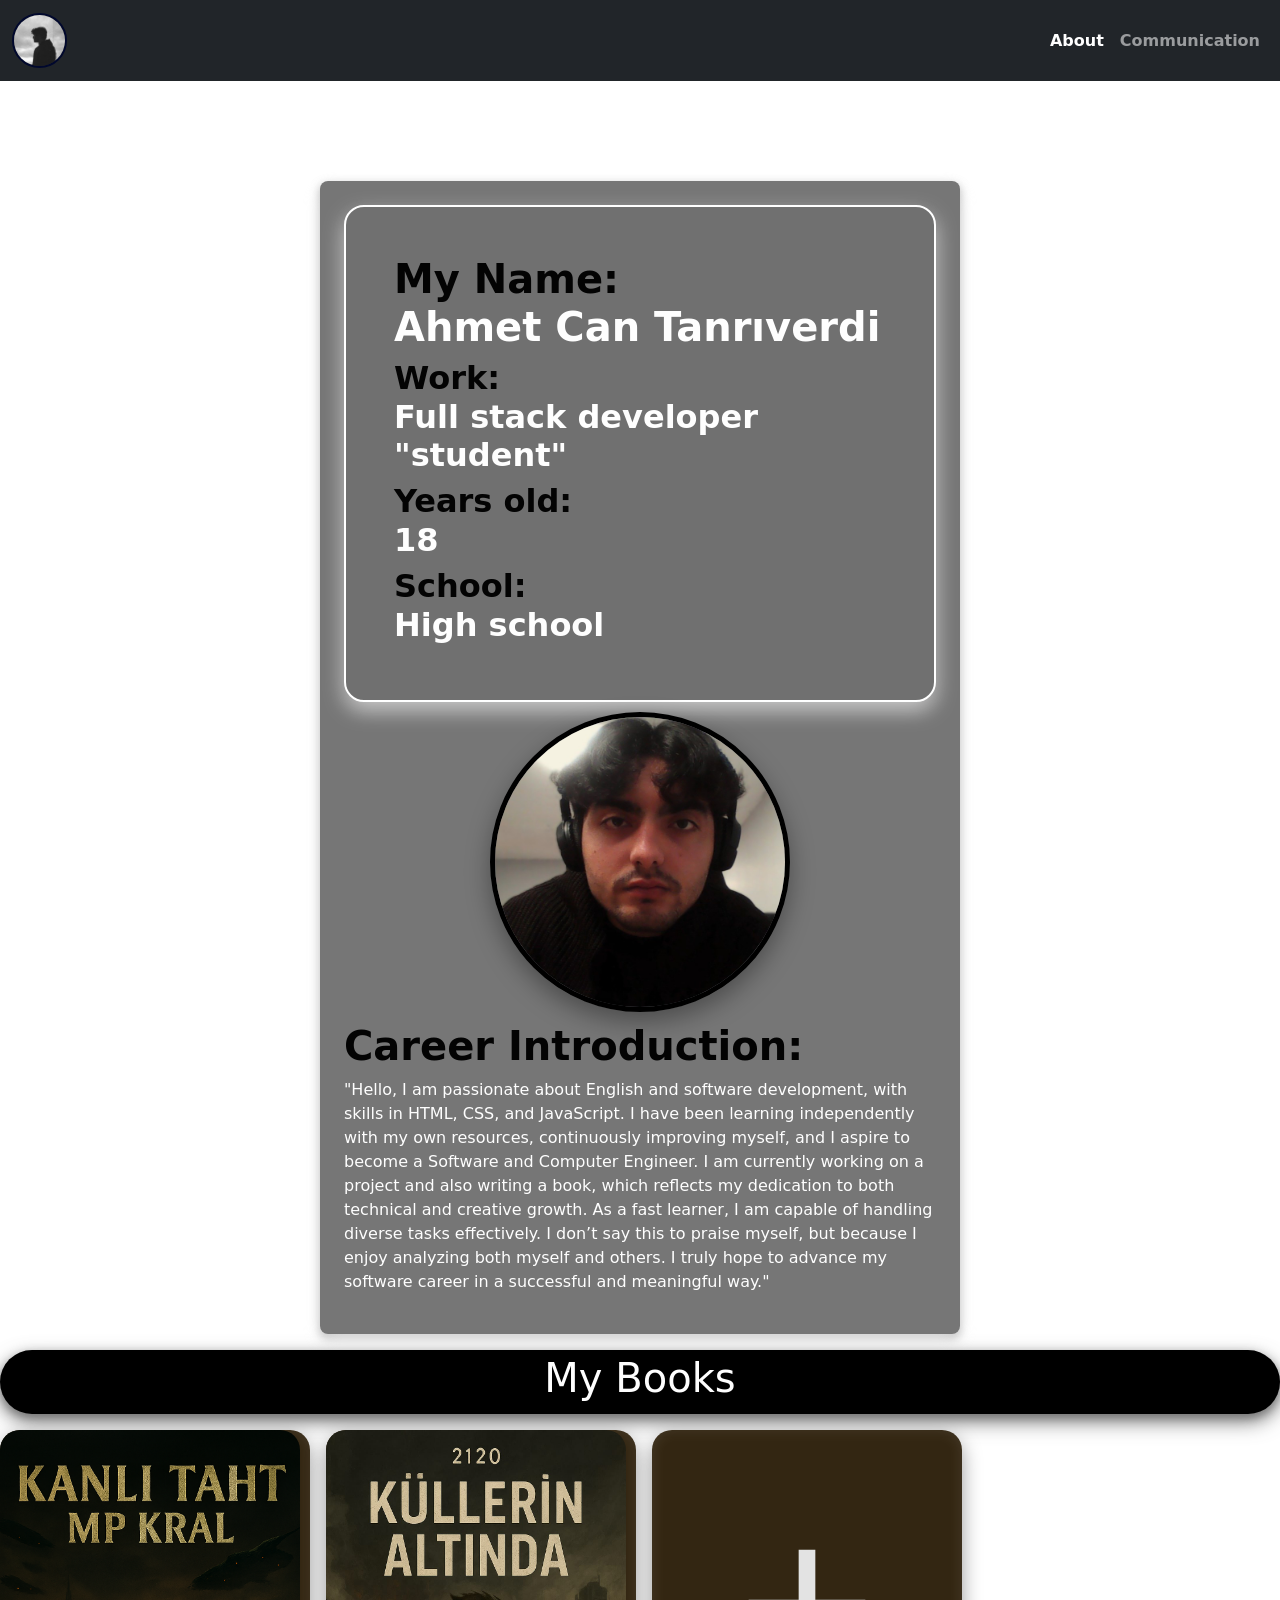
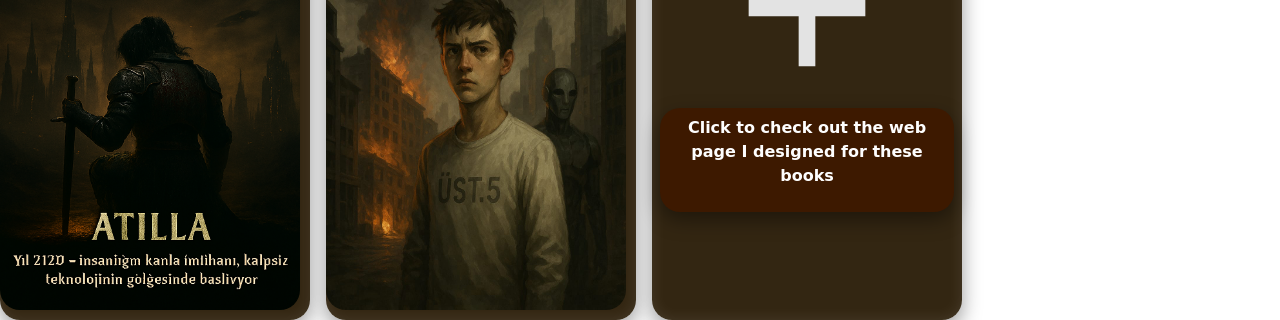
==== AhmetCan/index.html @ 95dd9863 "My Profile" ====
<!DOCTYPE html>
<html lang="en">
<head>
    <meta charset="UTF-8">
    <meta name="viewport" content="width=device-width, initial-scale=1.0">
        <link href="https://cdn.jsdelivr.net/npm/bootstrap@5.0.2/dist/css/bootstrap.min.css" rel="stylesheet" integrity="sha384-EVSTQN3/azprG1Anm3QDgpJLIm9Nao0Yz1ztcQTwFspd3yD65VohhpuuCOmLASjC" crossorigin="anonymous">
        <link rel="stylesheet" href="css/index.css">
        <title>AhmetCan|About</title>
</head>
<nav class="navbar navbar-expand-lg  navbar-dark bg-dark">
  <div class="container-fluid">
    <a class="navbar-brand fw-bold" href="#"><img src="img/profile.jpg" class="profile rounded-pill" alt="profile"></a>
    <button class="navbar-toggler" type="button" data-bs-toggle="collapse" 
            data-bs-target="#navbarNav" aria-controls="navbarNav" 
            aria-expanded="false" aria-label="Toggle navigation">
      <span class="navbar-toggler-icon"></span>
    </button>
    <div class="collapse navbar-collapse" id="navbarNav">
      <ul class="navbar-nav ms-auto">
        <li class="nav-item"><a class="nav-link fw-bold active" href="index.html">About</a></li>
        <li class="nav-item"><a class="nav-link fw-bold" href="Communication.html">Communication</a></li>
      </ul>
    </div>
  </div>
</nav>
                                                                

<div class="container p-4 rounded-3">
  <div class="box-1 p-5">
    <h1 class="fw-bold"><span class="name">My Name:</span><br>Ahmet Can Tanrıverdi</h1>
    <h2 class="fw-bold"><span class="name">Work:</span><br>Full stack developer "student"</h2>
    <h2 class="fw-bold"><span class="name">Years old:</span><br>18</h2>
    <h2 class="fw-bold"><span class="name">School:</span><br>High school</h2>
  </div>

  <img src="img/AhmetCanFoto.jpeg" class="AhmetFoto rounded-pill shadow" alt="AhmetCanFoto">
  <h1 class="name fw-bold">Career Introduction:</h1>
  <p>
   "Hello, I am passionate about English and software development, with skills in HTML, CSS, and JavaScript. I have been learning independently with my own resources, continuously improving myself, and I aspire to become a Software and Computer Engineer. I am currently working on a project and also writing a book, which reflects my dedication to both technical and creative growth. As a fast learner, I am capable of handling diverse tasks effectively. I don’t say this to praise myself, but because I enjoy analyzing both myself and others. I truly hope to advance my software career in a successful and meaningful way."
  </p>
</div>

<div class="title text-center rounded-pill mt-3 mb-3 p-1">
  <h1>My Books</h1>
</div>


<div class="box d-flex gap-3">
  <div class="book-1">
    <img src="img/KanliTaht.png" class="books-img" alt="KanliTahtBook">
  </div>
  <div class="book-2">
    <img src="img/kullerin_altinda_logo.jpg" class="books-img" alt="kullerin_altinda_book">
  </div>
  <a href="cancel.html" class="text-decoration-none text-reset">
    <div class="new-books p-2 text-center">
      <img src="img/add.svg" class="add" alt="add">
      <div class="visit p-2">
        <p class="fw-bold">Click to check out the web page I designed for these books</p>
      </div>
    </div>
  </a>
</div>



<script src="https://cdn.jsdelivr.net/npm/@popperjs/core@2.9.2/dist/umd/popper.min.js" integrity="sha384-IQsoLXl5PILFhosVNubq5LC7Qb9DXgDA9i+tQ8Zj3iwWAwPtgFTxbJ8NT4GN1R8p" crossorigin="anonymous"></script>
<script src="https://cdn.jsdelivr.net/npm/bootstrap@5.0.2/dist/js/bootstrap.min.js" integrity="sha384-cVKIPhGWiC2Al4u+LWgxfKTRIcfu0JTxR+EQDz/bgldoEyl4H0zUF0QKbrJ0EcQF" crossorigin="anonymous"></script>
<script>
  const box = document.querySelector('.box');
  let isDown = false;
  let startx;
  let scrollLeft;

  box.addEventListener('mousedown', (e) => {
    isDown = true;
    startx = e.pageX - box.offsetLeft;
    scrollLeft = box.scroll;
  });
  box.addEventListener('mouseleave', () => { isDown = false;});
  box.addEventListener('mouseup', () => { isDown = false;});
  box.addEventListener('mousemove', (e) => {
    if(!isDown) return;
    e.preventDefault();
    const X = e.pageX - box.offsetLeft;
    const walk = (X - startx) * 2;
    box.scrollLeft = scrollLeft - walk;
  });

  box.addEventListener('touchstart', (e) => {
    startx = e.touches[0].pageX;
    scrollLeft = box.scrollLeft;
  }, {passeve:true});
  box.addEventListener('touchmove', (e) => {
    const X = e.touches[0].pageX;
    const wlak = (X - startx) * 2;
    box.scrollLeft =scrollLeft - wlak;
  }, {passive:true})
</script>
</body>
</html>
---- AhmetCan/css/index.css ----
*{margin:0;padding:0;}
    body {
      background: url("/img/Background.jpg") no-repeat center center fixed;
      background-size: cover;
      color: #fefefe;
    }
    nav {
      background: #666769 !important;
      color: #01082d;
    }
    .profile {
      border: 2px solid #01082d;
      width: 55px;
    }
    .container {
      background: #494949bf !important;
      margin-top: 100px;
      width: 50%;
       box-shadow: 0 8px 20px rgba(247, 246, 246, 0.704),
            0 4px 10px rgba(82, 82, 82, 0.544);
      animation: shadowPulse 2s infinite alternate;
    }
    @keyframes shadowPulse {
      0% { box-shadow: 0 0 20px 10px #8b8b8be4 !important; }
      100% { box-shadow: 0 0 20px 10px #ffffff !important; }
    }
    .AhmetFoto {
      display: block;
      width: 300px;
      margin: 10px auto !important;
      border: 5px solid #000000;
      box-shadow: 0 10px 25px rgba(0,0,0,0.35),
                  inset 0 0 20px rgba(1,8,45,0.6) !important;
    }
    .name { color:#030303; }
    .books-img {
      width: 300px;
      height: 480px;
      border-radius: 20px;
    }
    .book-1, .book-2, .new-books {
      background: #251702ee;
      border-radius: 20px;
      width: 310px;
      height: 490px;
      box-shadow: 0 8px 20px rgba(0,0,0,0.4),
                  0 0 15px rgba(255,255,255,0.1) inset;
      transition: transform 0.3s ease, box-shadow 0.3s ease;
    }
    .book-1:hover, .book-2:hover, .new-books:hover {
      transform: translateY(-5px);
      box-shadow: 0 12px 25px rgba(0,0,0,0.5),
                  0 0 20px rgba(255,255,255,0.15) inset;
    }
    .add {
      margin-top: 70px;
      width: 200px;
    }
    .visit {
      background: #3d1900;
      border-radius: 20px;
      box-shadow: 0 8px 20px rgba(0,0,0,0.4);
    }
    .box-1{
    background: #707070;
    border-radius: 20px;
    border: 2px solid #ffffff;
     box-shadow: 0 8px 20px rgba(255, 255, 255, 0.704),
            0 4px 10px rgba(71, 70, 70, 0.544);
    }
    .title {
      background: #000;
     box-shadow: 0 8px 20px rgba(85, 85, 85, 0.704),
            0 4px 10px rgba(82, 82, 82, 0.544);
    }
    /* tabl */
    @media (max-width: 992px){
      .container{width:80%;}
      .AhmetFoto{width:250px;border:4px solid #000;}
      .box{flex-wrap:nowrap;overflow-x:auto;}
    }
    /* app */
    @media (max-width: 576px){
      .container{width:95%;margin-top:60px;}
      .AhmetFoto{width:180px;border:3px solid #000;}
      .box{flex-wrap:nowrap;overflow-x:auto;}
    }
    /* Scroll none */
    .box::-webkit-scrollbar {display:none;}
    .box { -ms-overflow-style:none; scrollbar-width:none; }
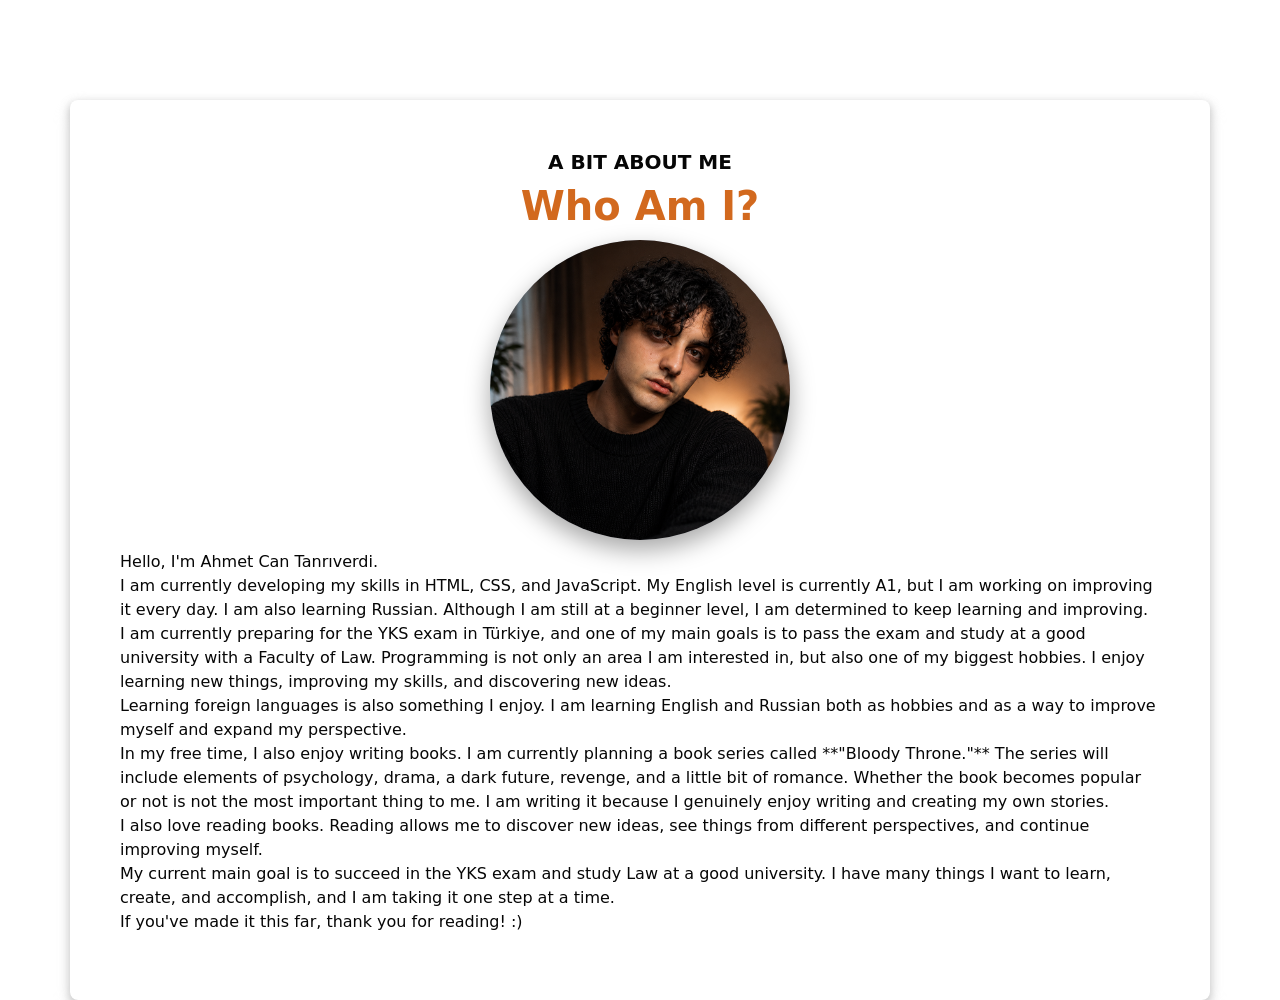
==== commit 030dd22a: "profile-rest" ====
--- a/AhmetCan/index.html
+++ b/AhmetCan/index.html
@@ -1,71 +1,58 @@
 <!DOCTYPE html>
 <html lang="en">
+
 <head>
-    <meta charset="UTF-8">
-    <meta name="viewport" content="width=device-width, initial-scale=1.0">
-        <link href="https://cdn.jsdelivr.net/npm/bootstrap@5.0.2/dist/css/bootstrap.min.css" rel="stylesheet" integrity="sha384-EVSTQN3/azprG1Anm3QDgpJLIm9Nao0Yz1ztcQTwFspd3yD65VohhpuuCOmLASjC" crossorigin="anonymous">
-        <link rel="stylesheet" href="css/index.css">
-        <title>AhmetCan|About</title>
+  <meta charset="UTF-8">
+  <meta name="viewport" content="width=device-width, initial-scale=1.0">
+  <link href="https://cdn.jsdelivr.net/npm/bootstrap@5.0.2/dist/css/bootstrap.min.css" rel="stylesheet"
+    integrity="sha384-EVSTQN3/azprG1Anm3QDgpJLIm9Nao0Yz1ztcQTwFspd3yD65VohhpuuCOmLASjC" crossorigin="anonymous">
+  <link rel="stylesheet" href="css/index.css">
+  <title>AhmetCan|About</title>
 </head>
-<nav class="navbar navbar-expand-lg  navbar-dark bg-dark">
-  <div class="container-fluid">
-    <a class="navbar-brand fw-bold" href="#"><img src="img/profile.jpg" class="profile rounded-pill" alt="profile"></a>
-    <button class="navbar-toggler" type="button" data-bs-toggle="collapse" 
-            data-bs-target="#navbarNav" aria-controls="navbarNav" 
-            aria-expanded="false" aria-label="Toggle navigation">
-      <span class="navbar-toggler-icon"></span>
-    </button>
-    <div class="collapse navbar-collapse" id="navbarNav">
-      <ul class="navbar-nav ms-auto">
-        <li class="nav-item"><a class="nav-link fw-bold active" href="index.html">About</a></li>
-        <li class="nav-item"><a class="nav-link fw-bold" href="Communication.html">Communication</a></li>
-      </ul>
-    </div>
-  </div>
-</nav>
-                                                                
 
-<div class="container p-4 rounded-3">
-  <div class="box-1 p-5">
-    <h1 class="fw-bold"><span class="name">My Name:</span><br>Ahmet Can Tanrıverdi</h1>
-    <h2 class="fw-bold"><span class="name">Work:</span><br>Full stack developer "student"</h2>
-    <h2 class="fw-bold"><span class="name">Years old:</span><br>18</h2>
-    <h2 class="fw-bold"><span class="name">School:</span><br>High school</h2>
+<div class="container rounded-3">
+  <h5 class="fw-bold text-center">A BIT ABOUT ME</h5>
+  <div>
+    <h1 class="title-1 text-center fw-bold">
+      Who Am I?
+    </h1>
   </div>
 
-  <img src="img/AhmetCanFoto.jpeg" class="AhmetFoto rounded-pill shadow" alt="AhmetCanFoto">
-  <h1 class="name fw-bold">Career Introduction:</h1>
+  <div class="AhmetCanFoto-box">
+    <img src="img/AhmetFoto.png" class="AhmetFoto rounded-pill shadow" alt="AhmetCanFoto">
+  </div>
+
   <p>
-   "Hello, I am passionate about English and software development, with skills in HTML, CSS, and JavaScript. I have been learning independently with my own resources, continuously improving myself, and I aspire to become a Software and Computer Engineer. I am currently working on a project and also writing a book, which reflects my dedication to both technical and creative growth. As a fast learner, I am capable of handling diverse tasks effectively. I don’t say this to praise myself, but because I enjoy analyzing both myself and others. I truly hope to advance my software career in a successful and meaningful way."
+Hello, I'm Ahmet Can Tanrıverdi.
+<br>
+I am currently developing my skills in HTML, CSS, and JavaScript. My English level is currently A1, but I am working on improving it every day. I am also learning Russian. Although I am still at a beginner level, I am determined to keep learning and improving.
+<br>
+I am currently preparing for the YKS exam in Türkiye, and one of my main goals is to pass the exam and study at a good university with a Faculty of Law. Programming is not only an area I am interested in, but also one of my biggest hobbies. I enjoy learning new things, improving my skills, and discovering new ideas.
+<br>
+Learning foreign languages is also something I enjoy. I am learning English and Russian both as hobbies and as a way to improve myself and expand my perspective.
+<br>
+In my free time, I also enjoy writing books. I am currently planning a book series called **"Bloody Throne."** The series will include elements of psychology, drama, a dark future, revenge, and a little bit of romance. Whether the book becomes popular or not is not the most important thing to me. I am writing it because I genuinely enjoy writing and creating my own stories.
+<br>
+I also love reading books. Reading allows me to discover new ideas, see things from different perspectives, and continue improving myself.
+<br>
+My current main goal is to succeed in the YKS exam and study Law at a good university. I have many things I want to learn, create, and accomplish, and I am taking it one step at a time.
+<br>
+If you've made it this far, thank you for reading! :)
+
   </p>
-</div>
 
-<div class="title text-center rounded-pill mt-3 mb-3 p-1">
-  <h1>My Books</h1>
-</div>
+  <div class="">
 
-
-<div class="box d-flex gap-3">
-  <div class="book-1">
-    <img src="img/KanliTaht.png" class="books-img" alt="KanliTahtBook">
   </div>
-  <div class="book-2">
-    <img src="img/kullerin_altinda_logo.jpg" class="books-img" alt="kullerin_altinda_book">
-  </div>
-  <a href="cancel.html" class="text-decoration-none text-reset">
-    <div class="new-books p-2 text-center">
-      <img src="img/add.svg" class="add" alt="add">
-      <div class="visit p-2">
-        <p class="fw-bold">Click to check out the web page I designed for these books</p>
-      </div>
-    </div>
-  </a>
 </div>
 
 
 
-<script src="https://cdn.jsdelivr.net/npm/@popperjs/core@2.9.2/dist/umd/popper.min.js" integrity="sha384-IQsoLXl5PILFhosVNubq5LC7Qb9DXgDA9i+tQ8Zj3iwWAwPtgFTxbJ8NT4GN1R8p" crossorigin="anonymous"></script>
-<script src="https://cdn.jsdelivr.net/npm/bootstrap@5.0.2/dist/js/bootstrap.min.js" integrity="sha384-cVKIPhGWiC2Al4u+LWgxfKTRIcfu0JTxR+EQDz/bgldoEyl4H0zUF0QKbrJ0EcQF" crossorigin="anonymous"></script>
+
+<script src="https://cdn.jsdelivr.net/npm/@popperjs/core@2.9.2/dist/umd/popper.min.js"
+  integrity="sha384-IQsoLXl5PILFhosVNubq5LC7Qb9DXgDA9i+tQ8Zj3iwWAwPtgFTxbJ8NT4GN1R8p" crossorigin="anonymous"></script>
+<script src="https://cdn.jsdelivr.net/npm/bootstrap@5.0.2/dist/js/bootstrap.min.js"
+  integrity="sha384-cVKIPhGWiC2Al4u+LWgxfKTRIcfu0JTxR+EQDz/bgldoEyl4H0zUF0QKbrJ0EcQF" crossorigin="anonymous"></script>
 <script>
   const box = document.querySelector('.box');
   let isDown = false;
@@ -77,10 +64,10 @@
     startx = e.pageX - box.offsetLeft;
     scrollLeft = box.scroll;
   });
-  box.addEventListener('mouseleave', () => { isDown = false;});
-  box.addEventListener('mouseup', () => { isDown = false;});
+  box.addEventListener('mouseleave', () => { isDown = false; });
+  box.addEventListener('mouseup', () => { isDown = false; });
   box.addEventListener('mousemove', (e) => {
-    if(!isDown) return;
+    if (!isDown) return;
     e.preventDefault();
     const X = e.pageX - box.offsetLeft;
     const walk = (X - startx) * 2;
@@ -90,12 +77,13 @@
   box.addEventListener('touchstart', (e) => {
     startx = e.touches[0].pageX;
     scrollLeft = box.scrollLeft;
-  }, {passeve:true});
+  }, { passeve: true });
   box.addEventListener('touchmove', (e) => {
     const X = e.touches[0].pageX;
     const wlak = (X - startx) * 2;
-    box.scrollLeft =scrollLeft - wlak;
-  }, {passive:true})
+    box.scrollLeft = scrollLeft - wlak;
+  }, { passive: true })
 </script>
 </body>
+
 </html>
--- a/AhmetCan/css/index.css
+++ b/AhmetCan/css/index.css
@@ -1,90 +1,169 @@
-*{margin:0;padding:0;}
-    body {
-      background: url("/img/Background.jpg") no-repeat center center fixed;
-      background-size: cover;
-      color: #fefefe;
-    }
-    nav {
-      background: #666769 !important;
-      color: #01082d;
-    }
-    .profile {
-      border: 2px solid #01082d;
-      width: 55px;
-    }
-    .container {
-      background: #494949bf !important;
-      margin-top: 100px;
-      width: 50%;
-       box-shadow: 0 8px 20px rgba(247, 246, 246, 0.704),
-            0 4px 10px rgba(82, 82, 82, 0.544);
-      animation: shadowPulse 2s infinite alternate;
-    }
-    @keyframes shadowPulse {
-      0% { box-shadow: 0 0 20px 10px #8b8b8be4 !important; }
-      100% { box-shadow: 0 0 20px 10px #ffffff !important; }
-    }
-    .AhmetFoto {
-      display: block;
-      width: 300px;
-      margin: 10px auto !important;
-      border: 5px solid #000000;
-      box-shadow: 0 10px 25px rgba(0,0,0,0.35),
-                  inset 0 0 20px rgba(1,8,45,0.6) !important;
-    }
-    .name { color:#030303; }
-    .books-img {
-      width: 300px;
-      height: 480px;
-      border-radius: 20px;
-    }
-    .book-1, .book-2, .new-books {
-      background: #251702ee;
-      border-radius: 20px;
-      width: 310px;
-      height: 490px;
-      box-shadow: 0 8px 20px rgba(0,0,0,0.4),
-                  0 0 15px rgba(255,255,255,0.1) inset;
-      transition: transform 0.3s ease, box-shadow 0.3s ease;
-    }
-    .book-1:hover, .book-2:hover, .new-books:hover {
-      transform: translateY(-5px);
-      box-shadow: 0 12px 25px rgba(0,0,0,0.5),
-                  0 0 20px rgba(255,255,255,0.15) inset;
-    }
-    .add {
-      margin-top: 70px;
-      width: 200px;
-    }
-    .visit {
-      background: #3d1900;
-      border-radius: 20px;
-      box-shadow: 0 8px 20px rgba(0,0,0,0.4);
-    }
-    .box-1{
-    background: #707070;
-    border-radius: 20px;
-    border: 2px solid #ffffff;
-     box-shadow: 0 8px 20px rgba(255, 255, 255, 0.704),
-            0 4px 10px rgba(71, 70, 70, 0.544);
-    }
-    .title {
-      background: #000;
-     box-shadow: 0 8px 20px rgba(85, 85, 85, 0.704),
-            0 4px 10px rgba(82, 82, 82, 0.544);
-    }
-    /* tabl */
-    @media (max-width: 992px){
-      .container{width:80%;}
-      .AhmetFoto{width:250px;border:4px solid #000;}
-      .box{flex-wrap:nowrap;overflow-x:auto;}
-    }
-    /* app */
-    @media (max-width: 576px){
-      .container{width:95%;margin-top:60px;}
-      .AhmetFoto{width:180px;border:3px solid #000;}
-      .box{flex-wrap:nowrap;overflow-x:auto;}
-    }
-    /* Scroll none */
-    .box::-webkit-scrollbar {display:none;}
-    .box { -ms-overflow-style:none; scrollbar-width:none; }+* {
+  margin: 0;
+  padding: 0;
+}
+
+body {
+  background: url("/img/Background.jpg") no-repeat center center fixed;
+  background-size: cover;
+  color: #060606;
+}
+
+.container {
+  background: #ffffff47 !important;
+  padding: 50px;
+  margin-top: 100px;
+  width: 100%;
+  box-shadow: 0 8px 20px rgba(247, 246, 246, 0.704),
+    0 4px 10px rgba(82, 82, 82, 0.544);
+  animation: shadowPulse 2s infinite alternate;
+}
+
+@keyframes shadowPulse {
+  0% {
+    box-shadow: 0 0 20px 10px #8b8b8bc7 !important;
+  }
+
+  100% {
+    box-shadow: 0 0 20px 10px #ffffff !important;
+  }
+}
+
+.AhmetFoto {
+  display: block;
+  width: 300px;
+  margin: 10px auto !important;
+  box-shadow: 0 10px 25px rgba(0, 0, 0, 0.35),
+    inset 0 0 20px rgba(1, 8, 45, 0.6) !important;
+}
+.title-1{
+  color: chocolate;
+}
+.name {
+  color: #030303;
+}
+
+.books-img {
+  width: 300px;
+  height: 480px;
+  border-radius: 20px;
+}
+
+.book-1,
+.book-2 {
+  background: #251702;
+  border-radius: 20px;
+  width: 300px;
+  height: 480px;
+  box-shadow: 0 8px 20px rgba(0, 0, 0, 0.4),
+    0 0 15px rgba(255, 255, 255, 0.616) inset;
+  transition: transform 0.3s ease, box-shadow 0.3s ease;
+}
+
+.new-books {
+  background: #251702;
+  border-radius: 20px;
+  height: 100%;
+  width: 100%;
+}
+
+.book-1:hover,
+.book-2:hover,
+.new-books:hover {
+  transform: translateY(-5px);
+  box-shadow: 0 12px 25px rgba(0, 0, 0, 0.5),
+    0 0 20px rgba(255, 255, 255, 0.15) inset;
+}
+
+.add {
+  margin-top: 70px;
+  width: 200px;
+}
+
+.visit {
+  background: #3d1900;
+  box-shadow: 0 8px 20px rgba(0, 0, 0, 0.4);
+}
+
+.box-1 {
+  background: #7070703e;
+  border-radius: 20px;
+  box-shadow: 0 8px 20px rgba(255, 255, 255, 0.704),
+    0 4px 10px rgba(71, 70, 70, 0.544);
+}
+
+.title {
+  background: #0000005b;
+  box-shadow: 0 8px 20px rgba(85, 85, 85, 0.704),
+    0 4px 10px rgba(82, 82, 82, 0.544);
+}
+
+/* tabl */
+@media (max-width: 992px) {
+
+  .container {
+    background: #ffffff47 !important;
+    margin-top: 100px;
+    width: 80%;
+    box-shadow: 0 8px 20px rgba(247, 246, 246, 0.704),
+      0 4px 10px rgba(82, 82, 82, 0.544);
+    animation: shadowPulse 2s infinite alternate;
+  }
+
+  .AhmetFoto {
+    width: 250px;
+  }
+
+  .box {
+    flex-wrap: nowrap;
+    overflow-x: auto;
+  }
+}
+
+/* app */
+@media (max-width: 576px) {
+  .container {
+    width: 95%;
+    margin-top: 60px;
+  }
+
+  .AhmetFoto {
+    width: 180px;
+    border: 3px solid #000;
+  }
+
+  .box {
+    flex-wrap: nowrap;
+    overflow-x: auto;
+  }
+
+  .book-1,
+  .book-2,
+  .new-books {
+    width: 100%;
+    height: 50%;
+  }
+
+  .books-img {
+    width: 100%;
+    height: 40%;
+  }
+
+  .add {
+
+    margin-top: -100px;
+    width: 100%;
+    height: 500px;
+  }
+
+}
+
+/* Scroll none */
+.box::-webkit-scrollbar {
+  display: none;
+}
+
+.box {
+  -ms-overflow-style: none;
+  scrollbar-width: none;
+}
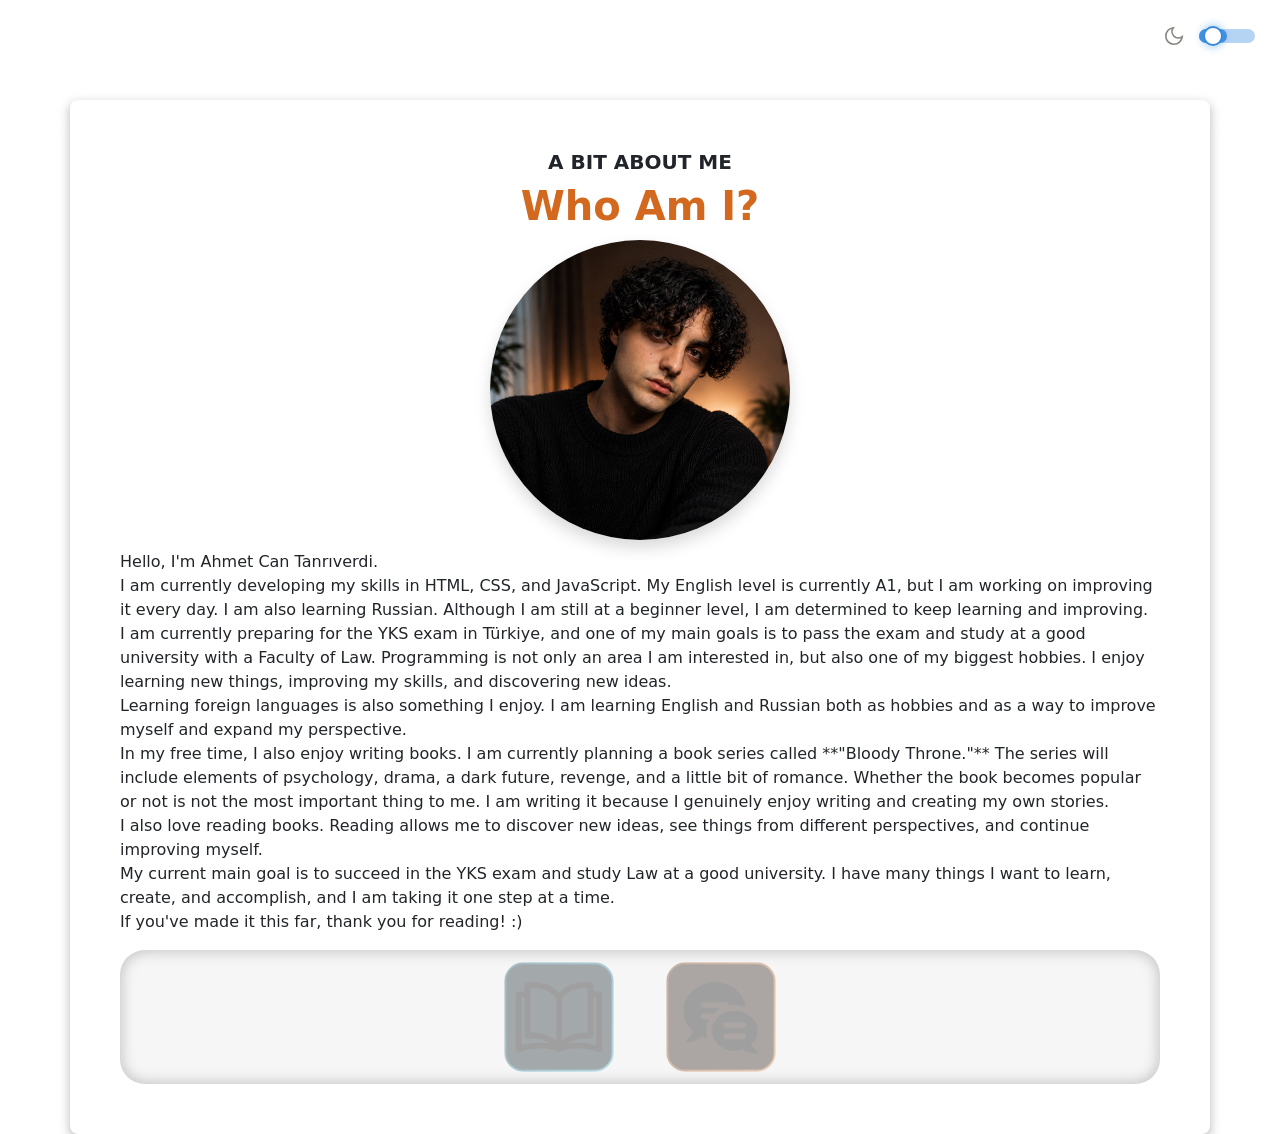
==== commit 09a13f61: "my profile night mode fnish" ====
--- a/AhmetCan/index.html
+++ b/AhmetCan/index.html
@@ -9,6 +9,21 @@
   <link rel="stylesheet" href="css/index.css">
   <title>AhmetCan|About</title>
 </head>
+<body class="night-mode">
+
+<div class="wrap-box">
+  <div class="toggle-wrap" id="wrap">
+    <svg class="moon-icon " viewBox="0 0 24 24">
+      <path id="moonPath" d="M21 12.79A9 9 0 1 1 11.21 3 7 7 0 0 0 21 12.79z" stroke="#888780" stroke-width="1.8"
+        fill="none" />
+    </svg>
+    <button class="pill-track day" id="pill">
+      <div class="pill-fill"></div>
+      <div class="pill-thumb"></div>
+    </button>
+  </div>
+</div>
+
 
 <div class="container rounded-3">
   <h5 class="fw-bold text-center">A BIT ABOUT ME</h5>
@@ -23,67 +38,79 @@
   </div>
 
   <p>
-Hello, I'm Ahmet Can Tanrıverdi.
-<br>
-I am currently developing my skills in HTML, CSS, and JavaScript. My English level is currently A1, but I am working on improving it every day. I am also learning Russian. Although I am still at a beginner level, I am determined to keep learning and improving.
-<br>
-I am currently preparing for the YKS exam in Türkiye, and one of my main goals is to pass the exam and study at a good university with a Faculty of Law. Programming is not only an area I am interested in, but also one of my biggest hobbies. I enjoy learning new things, improving my skills, and discovering new ideas.
-<br>
-Learning foreign languages is also something I enjoy. I am learning English and Russian both as hobbies and as a way to improve myself and expand my perspective.
-<br>
-In my free time, I also enjoy writing books. I am currently planning a book series called **"Bloody Throne."** The series will include elements of psychology, drama, a dark future, revenge, and a little bit of romance. Whether the book becomes popular or not is not the most important thing to me. I am writing it because I genuinely enjoy writing and creating my own stories.
-<br>
-I also love reading books. Reading allows me to discover new ideas, see things from different perspectives, and continue improving myself.
-<br>
-My current main goal is to succeed in the YKS exam and study Law at a good university. I have many things I want to learn, create, and accomplish, and I am taking it one step at a time.
-<br>
-If you've made it this far, thank you for reading! :)
+    Hello, I'm Ahmet Can Tanrıverdi.
+    <br>
+    I am currently developing my skills in HTML, CSS, and JavaScript. My English level is currently A1, but I am working
+    on improving it every day. I am also learning Russian. Although I am still at a beginner level, I am determined to
+    keep learning and improving.
+    <br>
+    I am currently preparing for the YKS exam in Türkiye, and one of my main goals is to pass the exam and study at a
+    good university with a Faculty of Law. Programming is not only an area I am interested in, but also one of my
+    biggest hobbies. I enjoy learning new things, improving my skills, and discovering new ideas.
+    <br>
+    Learning foreign languages is also something I enjoy. I am learning English and Russian both as hobbies and as a way
+    to improve myself and expand my perspective.
+    <br>
+    In my free time, I also enjoy writing books. I am currently planning a book series called **"Bloody Throne."** The
+    series will include elements of psychology, drama, a dark future, revenge, and a little bit of romance. Whether the
+    book becomes popular or not is not the most important thing to me. I am writing it because I genuinely enjoy writing
+    and creating my own stories.
+    <br>
+    I also love reading books. Reading allows me to discover new ideas, see things from different perspectives, and
+    continue improving myself.
+    <br>
+    My current main goal is to succeed in the YKS exam and study Law at a good university. I have many things I want to
+    learn, create, and accomplish, and I am taking it one step at a time.
+    <br>
+    If you've made it this far, thank you for reading! :)
+  </p>
+  <div class="box-nav d-flex justify-content-center align-items-center gap-5">
 
-  </p>
+    <div class="box-com">
+    <img src="icons/books-icone.png" alt="" class="icons">
+    </div>
 
-  <div class="">
+    <div class="box-book">
+    <img src="icons/communication.png" alt="" class="icons ">
+    </div>
 
   </div>
 </div>
 
+<!--! massage -->
+<!--* <div class="toast-container">
+  <div class="toast" id="toast1">
+    <div class="toast-header">
+      <strong class="me-auto">Duyuru</strong>
+      <small class="time"></small>
+      <button type="button" class="btn-close" data-bs-dismiss="toast"></button>
+    </div>
+    <div class="toast-body">
+      massage
+      <img src="icons/firework (1).png" class="icons">
+    </div>
+  </div>
 
+  <div class="toast" id="toast2">
+    <div class="toast-header">
+      <strong class="me-auto">Bilgi</strong>
+      <small class="time"></small>
+      <button type="button" class="btn-close" data-bs-dismiss="toast"></button>
+    </div>
+    <div class="toast-body">
+    massage
+      <img src="icons/firework (1).png" class="icons">
+    </div>
+  </div>
+</div>
+-->
 
 
 <script src="https://cdn.jsdelivr.net/npm/@popperjs/core@2.9.2/dist/umd/popper.min.js"
   integrity="sha384-IQsoLXl5PILFhosVNubq5LC7Qb9DXgDA9i+tQ8Zj3iwWAwPtgFTxbJ8NT4GN1R8p" crossorigin="anonymous"></script>
 <script src="https://cdn.jsdelivr.net/npm/bootstrap@5.0.2/dist/js/bootstrap.min.js"
   integrity="sha384-cVKIPhGWiC2Al4u+LWgxfKTRIcfu0JTxR+EQDz/bgldoEyl4H0zUF0QKbrJ0EcQF" crossorigin="anonymous"></script>
-<script>
-  const box = document.querySelector('.box');
-  let isDown = false;
-  let startx;
-  let scrollLeft;
-
-  box.addEventListener('mousedown', (e) => {
-    isDown = true;
-    startx = e.pageX - box.offsetLeft;
-    scrollLeft = box.scroll;
-  });
-  box.addEventListener('mouseleave', () => { isDown = false; });
-  box.addEventListener('mouseup', () => { isDown = false; });
-  box.addEventListener('mousemove', (e) => {
-    if (!isDown) return;
-    e.preventDefault();
-    const X = e.pageX - box.offsetLeft;
-    const walk = (X - startx) * 2;
-    box.scrollLeft = scrollLeft - walk;
-  });
-
-  box.addEventListener('touchstart', (e) => {
-    startx = e.touches[0].pageX;
-    scrollLeft = box.scrollLeft;
-  }, { passeve: true });
-  box.addEventListener('touchmove', (e) => {
-    const X = e.touches[0].pageX;
-    const wlak = (X - startx) * 2;
-    box.scrollLeft = scrollLeft - wlak;
-  }, { passive: true })
-</script>
+<script src="index.js"></script>
 </body>
 
 </html>
--- a/AhmetCan/css/index.css
+++ b/AhmetCan/css/index.css
@@ -1,78 +1,87 @@
 * {
   margin: 0;
   padding: 0;
-}
-
-body {
-  background: url("/img/Background.jpg") no-repeat center center fixed;
-  background-size: cover;
-  color: #060606;
+  box-sizing: border-box;
+}
+
+body.night-mode {
+  background: #0d1117 !important;
+  color: #fff;
+}
+
+body.night-mode .container {
+  background: rgba(34, 34, 65, 0.4) !important;
 }
 
 .container {
-  background: #ffffff47 !important;
   padding: 50px;
   margin-top: 100px;
   width: 100%;
-  box-shadow: 0 8px 20px rgba(247, 246, 246, 0.704),
+
+  background: rgba(255, 255, 255, 0.28);
+
+  border-radius: 20px;
+
+  box-shadow:
+    0 8px 20px rgba(247, 246, 246, 0.704),
     0 4px 10px rgba(82, 82, 82, 0.544);
+
   animation: shadowPulse 2s infinite alternate;
+
+  transition:
+    background 0.5s ease,
+    color 0.5s ease,
+    box-shadow 0.5s ease;
 }
 
 @keyframes shadowPulse {
+
   0% {
-    box-shadow: 0 0 20px 10px #8b8b8bc7 !important;
+    box-shadow:
+      0 0 20px 10px #8b8b8bc7;
   }
 
   100% {
-    box-shadow: 0 0 20px 10px #ffffff !important;
+    box-shadow:
+      0 0 20px 10px #ffffff;
   }
 }
 
 .AhmetFoto {
   display: block;
+
   width: 300px;
+
   margin: 10px auto !important;
-  box-shadow: 0 10px 25px rgba(0, 0, 0, 0.35),
-    inset 0 0 20px rgba(1, 8, 45, 0.6) !important;
-}
-.title-1{
+
+  box-shadow:
+    0 10px 25px rgba(0, 0, 0, 0.35),
+    inset 0 0 20px rgba(1, 8, 45, 0.6);
+
+  transition:
+    transform 0.4s ease,
+    box-shadow 0.4s ease;
+}
+
+.AhmetFoto:hover {
+  transform: scale(1.02);
+
+  box-shadow:
+    0 10px 30px rgba(0, 0, 0, 0.5),
+    0 0 20px rgba(255, 255, 255, 0.4);
+}
+
+
+.title-1 {
   color: chocolate;
-}
+
+  transition: color 0.4s ease;
+}
+
 .name {
   color: #030303;
-}
-
-.books-img {
-  width: 300px;
-  height: 480px;
-  border-radius: 20px;
-}
-
-.book-1,
-.book-2 {
-  background: #251702;
-  border-radius: 20px;
-  width: 300px;
-  height: 480px;
-  box-shadow: 0 8px 20px rgba(0, 0, 0, 0.4),
-    0 0 15px rgba(255, 255, 255, 0.616) inset;
-  transition: transform 0.3s ease, box-shadow 0.3s ease;
-}
-
-.new-books {
-  background: #251702;
-  border-radius: 20px;
-  height: 100%;
-  width: 100%;
-}
-
-.book-1:hover,
-.book-2:hover,
-.new-books:hover {
-  transform: translateY(-5px);
-  box-shadow: 0 12px 25px rgba(0, 0, 0, 0.5),
-    0 0 20px rgba(255, 255, 255, 0.15) inset;
+
+  transition: color 0.4s ease;
 }
 
 .add {
@@ -82,80 +91,297 @@
 
 .visit {
   background: #3d1900;
-  box-shadow: 0 8px 20px rgba(0, 0, 0, 0.4);
+
+  box-shadow:
+    0 8px 20px rgba(0, 0, 0, 0.4);
 }
 
 .box-1 {
   background: #7070703e;
+
   border-radius: 20px;
-  box-shadow: 0 8px 20px rgba(255, 255, 255, 0.704),
+
+  box-shadow:
+    0 8px 20px rgba(255, 255, 255, 0.704),
     0 4px 10px rgba(71, 70, 70, 0.544);
+
+  transition:
+    background 0.4s ease,
+    box-shadow 0.4s ease;
 }
 
 .title {
   background: #0000005b;
-  box-shadow: 0 8px 20px rgba(85, 85, 85, 0.704),
+
+  box-shadow:
+    0 8px 20px rgba(85, 85, 85, 0.704),
     0 4px 10px rgba(82, 82, 82, 0.544);
 }
 
-/* tabl */
-@media (max-width: 992px) {
-
-  .container {
-    background: #ffffff47 !important;
-    margin-top: 100px;
-    width: 80%;
-    box-shadow: 0 8px 20px rgba(247, 246, 246, 0.704),
-      0 4px 10px rgba(82, 82, 82, 0.544);
-    animation: shadowPulse 2s infinite alternate;
-  }
-
-  .AhmetFoto {
-    width: 250px;
-  }
-
-  .box {
-    flex-wrap: nowrap;
-    overflow-x: auto;
-  }
-}
-
-/* app */
-@media (max-width: 576px) {
-  .container {
-    width: 95%;
-    margin-top: 60px;
-  }
-
-  .AhmetFoto {
-    width: 180px;
-    border: 3px solid #000;
-  }
-
-  .box {
-    flex-wrap: nowrap;
-    overflow-x: auto;
-  }
-
-  .book-1,
-  .book-2,
-  .new-books {
-    width: 100%;
-    height: 50%;
-  }
-
-  .books-img {
-    width: 100%;
-    height: 40%;
-  }
-
-  .add {
-
-    margin-top: -100px;
-    width: 100%;
-    height: 500px;
-  }
-
+/** Night mode  */
+body.night-mode {
+  background: #0d1117 !important;
+
+  color: #ffffff;
+
+  transition:
+    background 0.5s ease,
+    color 0.5s ease;
+}
+
+body.night-mode .container {
+  background: rgba(34, 34, 65, 0.4) !important;
+
+  color: #ffffff;
+
+  box-shadow:
+    0 0 20px rgba(0, 0, 120, 0.8),
+    0 0 40px rgba(0, 0, 255, 0.25);
+}
+
+body.night-mode .name {
+  color: #ffffff;
+}
+
+body.night-mode .title-1 {
+  color: #ffb347;
+}
+
+body.night-mode .box-1 {
+  background: rgba(10, 10, 30, 0.7);
+
+  box-shadow:
+    0 0 15px rgba(80, 80, 255, 0.3);
+}
+
+body.night-mode .title {
+  background: rgba(5, 5, 25, 0.8);
+
+  box-shadow:
+    0 0 15px rgba(100, 100, 255, 0.3);
+}
+
+
+.box-nav {
+    display: flex;
+    align-items: center;
+    justify-content: center;
+    gap: 20px;
+
+    padding: 15px;
+
+    border-radius: 25px;
+
+    background: rgba(51, 51, 51, 0.04);
+
+    box-shadow:
+        inset 0 0 15px rgba(0, 0, 0, 0.25);
+
+    transition:
+        background 0.4s ease,
+        box-shadow 0.4s ease;
+}
+
+.box-book {
+
+    position: relative;
+
+    border-radius: 20px;
+
+    opacity: 0.35;
+
+    transform: scale(0.96);
+
+    padding: 10px;
+
+    background:
+        linear-gradient(
+            #21140c,
+            #21140c
+        ) padding-box,
+
+        linear-gradient(
+            120deg,
+            #6b3214,
+            #b76525,
+            #e4a45c,
+            #b76525,
+            #6b3214
+        ) border-box;
+
+    border: 2px solid transparent;
+
+    background-size:
+        100% 100%,
+        300% 300%;
+
+    color: #ffe4bd;
+
+    transition:
+        opacity 0.4s ease,
+        transform 0.4s ease,
+        box-shadow 0.4s ease;
+}
+
+
+/* Kitap üzerine mouse gelince */
+
+body.night-mode .box-book:hover {
+
+    opacity: 1;
+
+    transform: scale(1.03);
+
+    animation:
+        bookGlow 3s linear infinite;
+
+    box-shadow:
+        0 0 8px rgba(181, 91, 35, 0.8),
+        0 0 20px rgba(220, 139, 66, 0.6),
+        0 0 35px rgba(240, 180, 100, 0.35);
+}
+
+
+/* Kitap renk hareketi */
+
+@keyframes bookGlow {
+
+    0% {
+        background-position:
+            0 0,
+            0% 50%;
+    }
+
+    50% {
+        background-position:
+            0 0,
+            100% 50%;
+    }
+
+    100% {
+        background-position:
+            0 0,
+            0% 50%;
+    }
+}
+
+.box-com {
+
+    position: relative;
+
+    border-radius: 20px;
+
+    opacity: 0.35;
+
+    transform: scale(0.96);
+
+    padding: 10px;
+
+    background:
+        linear-gradient(
+            #0c1b22,
+            #0c1b22
+        ) padding-box,
+
+        linear-gradient(
+            120deg,
+            #145369,
+            #238aa8,
+            #68d4ed,
+            #238aa8,
+            #145369
+        ) border-box;
+
+    border: 2px solid transparent;
+
+    background-size:
+        100% 100%,
+        300% 300%;
+
+    color: #d5f7ff;
+
+    transition:
+        opacity 0.4s ease,
+        transform 0.4s ease,
+        box-shadow 0.4s ease;
+}
+
+
+/* İletişim üzerine mouse gelince */
+
+body.night-mode .box-com:hover {
+
+    opacity: 1;
+
+    transform: scale(1.03);
+
+    animation:
+        communicationGlow 3s linear infinite;
+
+    box-shadow:
+        0 0 8px rgba(35, 138, 168, 0.8),
+        0 0 20px rgba(70, 190, 220, 0.6),
+        0 0 35px rgba(104, 212, 237, 0.35);
+}
+
+
+/* İletişim renk hareketi */
+
+@keyframes communicationGlow {
+
+    0% {
+        background-position:
+            0 0,
+            0% 50%;
+    }
+
+    50% {
+        background-position:
+            0 0,
+            100% 50%;
+    }
+
+    100% {
+        background-position:
+            0 0,
+            0% 50%;
+    }
+}
+body.night-mode .icons {
+
+    filter:
+        brightness(0)
+        invert(1);
+
+    transition:
+        filter 0.4s ease;
+}
+
+/** the small boxes at the bottom */
+
+.box-nav {
+  background: #3333330b;
+  box-shadow: inset 15px #00000081;
+  border-radius: 25px;
+  padding: 10px;
+}
+
+.box-com {
+  border-radius: 20px;
+}
+
+.box-book {
+  border-radius: 20px;
+
+}
+
+.box::-webkit-scrollbar {
+  display: none;
+}
+
+.box {
+  -ms-overflow-style: none;
+  scrollbar-width: none;
 }
 
 /* Scroll none */
@@ -166,4 +392,216 @@
 .box {
   -ms-overflow-style: none;
   scrollbar-width: none;
+}
+
+.icons {
+  width: 90px !important;
+}
+
+
+
+/* Toast */
+.wrap-box {
+  position: fixed;
+  top: 25px;
+  right: 25px;
+  z-index: 9999;
+}
+
+.toast-container {
+  position: fixed;
+  bottom: 20px;
+  right: 20px;
+}
+
+.toast-custom {
+  background-color: #333;
+  color: white;
+  padding: 1rem;
+  border-radius: 0.625rem;
+  cursor: pointer;
+  transition: transform 0.3s ease;
+}
+
+.toast-custom:hover {
+  transform: scale(1.05);
+}
+
+.navbar-brand-text {
+  font-size: 1.6rem;
+  font-weight: 700;
+  color: #fff !important;
+  letter-spacing: 1px;
+}
+
+.night-mode .toast {
+  background-color: #444 !important;
+  color: #f0f0f0;
+  border: none;
+}
+
+.night-mode .toast-header {
+  background-color: #555 !important;
+  color: #f0f0f0;
+  border-bottom: 1px solid #777;
+}
+
+
+.toggle-wrap {
+  display: flex;
+  align-items: center;
+  gap: 14px;
+}
+
+.moon-icon {
+  width: 22px;
+  height: 22px;
+  flex-shrink: 0;
+  transition: filter 0.4s;
+}
+
+.moon-night .moon-icon {
+  filter: drop-shadow(0 0 5px #FAC775) drop-shadow(0 0 2px #EF9F27);
+}
+
+.pill-track {
+  position: relative;
+
+  width: 56px;
+  height: 14px;
+
+  border-radius: 999px;
+
+  background: #B5D4F4;
+
+  cursor: pointer;
+
+  transition:
+    background 0.4s ease;
+
+  border: none;
+
+  padding: 0;
+}
+
+
+.pill-track.night {
+  background: #444441;
+}
+
+.pill-fill {
+  position: absolute;
+
+  left: 0;
+  top: 0;
+  bottom: 0;
+
+  width: 50%;
+
+  border-radius: 999px;
+
+  background: #378ADD;
+
+  transition:
+    width 0.4s ease,
+    background 0.4s ease;
+}
+
+
+.pill-track.night .pill-fill {
+  width: 100%;
+
+  background: #FAC775;
+}
+
+.pill-thumb {
+  position: absolute;
+
+  top: 50%;
+  left: 4px;
+
+  transform: translateY(-50%);
+
+  width: 20px;
+  height: 20px;
+
+  border-radius: 50%;
+
+  background: #fff;
+
+  border: 2px solid #378ADD;
+
+  transition:
+    left 0.4s ease,
+    border-color 0.4s ease,
+    box-shadow 0.4s ease;
+}
+
+
+.pill-track.night .pill-thumb {
+  left: 32px;
+
+  border-color: #FAC775;
+
+  box-shadow:
+    0 0 6px 2px #FAC77566,
+    0 0 12px 4px #EF9F2733;
+}
+
+
+.pill-track.day .pill-thumb {
+  box-shadow:
+    0 0 6px 2px #378ADD44,
+    0 0 10px 3px #B5D4F433;
+}
+
+/* ==================================================
+    TABLET
+================================================== */
+
+@media (max-width: 992px) {
+
+  .container {
+    margin-top: 100px;
+
+    width: 80%;
+  }
+
+  .AhmetFoto {
+    width: 250px;
+  }
+
+  .box {
+    flex-wrap: nowrap;
+
+    overflow-x: auto;
+  }
+}
+
+
+/* ==================================================
+    MOBILE
+================================================== */
+
+@media (max-width: 576px) {
+
+  .container {
+    width: 95%;
+
+    margin-top: 60px;
+
+    padding: 30px 20px;
+  }
+
+  .AhmetFoto {
+    width: 180px;
+
+    border: 3px solid #000;
+  }
+
+  .wrap-box {
+    top: 15px;
+
+    right: 15px;
+  }
 }
